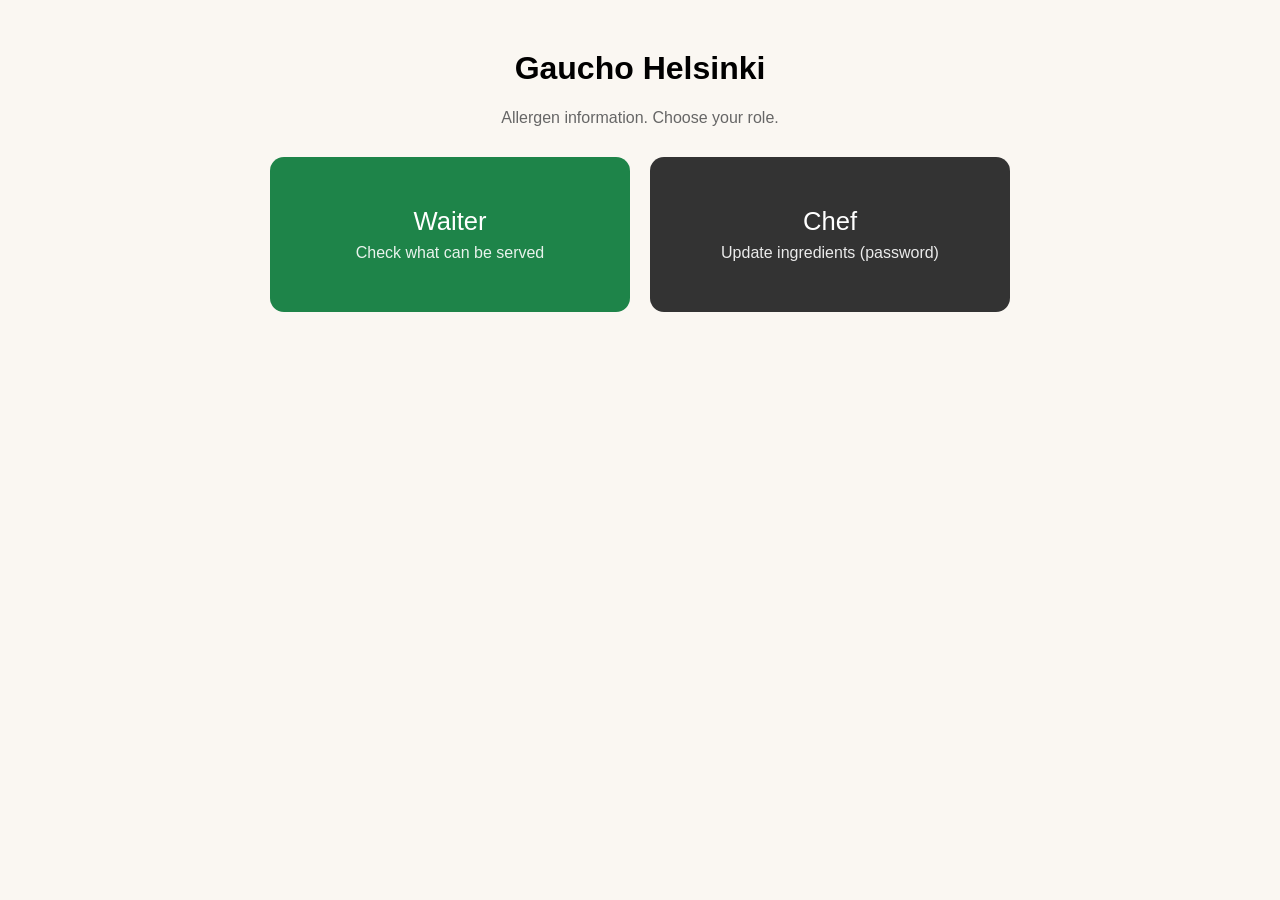
==== static/index.html @ dbd0ed8e "first version" ====
<!DOCTYPE html>
<html lang="en">
<head>
<meta charset="utf-8">
<meta name="viewport" content="width=device-width, initial-scale=1">
<title>Gaucho Allergens</title>
<style>
  body { font-family: sans-serif; background: #faf7f2; margin: 0; padding: 20px;
         display: flex; flex-direction: column; align-items: center; }
  h1 { margin: 30px 0 6px; }
  p.sub { color: #666; margin-bottom: 30px; }
  .roles { display: flex; gap: 20px; flex-wrap: wrap; justify-content: center; width: 100%; }
  a.role { flex: 1 1 240px; max-width: 320px; text-align: center; text-decoration: none;
           color: #fff; padding: 50px 20px; border-radius: 14px; font-size: 1.6rem; }
  a.role small { display: block; font-size: 1rem; margin-top: 8px; opacity: .9; }
  .waiter { background: #1e8449; }
  .chef   { background: #333; }
</style>
</head>
<body>
  <h1>Gaucho Helsinki</h1>
  <p class="sub">Allergen information. Choose your role.</p>
  <div class="roles">
    <a class="role waiter" href="/waiter">Waiter<small>Check what can be served</small></a>
    <a class="role chef" href="/admin">Chef<small>Update ingredients (password)</small></a>
  </div>
</body>
</html>
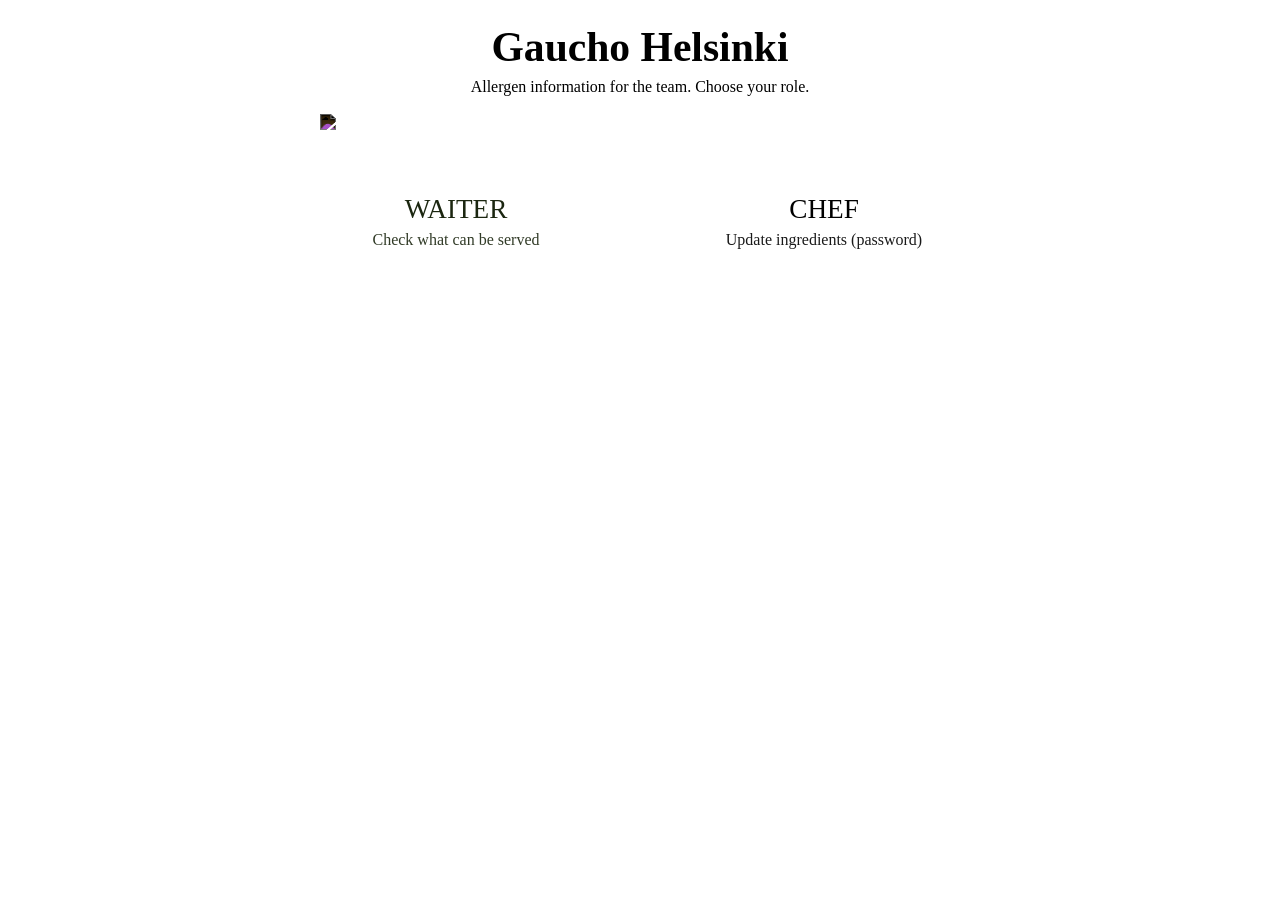
==== commit cba2f347: "new colors and home page image" ====
--- a/static/index.html
+++ b/static/index.html
@@ -4,25 +4,30 @@
 <meta charset="utf-8">
 <meta name="viewport" content="width=device-width, initial-scale=1">
 <title>Gaucho Allergens</title>
+<link rel="stylesheet" href="/style.css">
 <style>
-  body { font-family: sans-serif; background: #faf7f2; margin: 0; padding: 20px;
-         display: flex; flex-direction: column; align-items: center; }
-  h1 { margin: 30px 0 6px; }
-  p.sub { color: #666; margin-bottom: 30px; }
-  .roles { display: flex; gap: 20px; flex-wrap: wrap; justify-content: center; width: 100%; }
-  a.role { flex: 1 1 240px; max-width: 320px; text-align: center; text-decoration: none;
-           color: #fff; padding: 50px 20px; border-radius: 14px; font-size: 1.6rem; }
-  a.role small { display: block; font-size: 1rem; margin-top: 8px; opacity: .9; }
-  .waiter { background: #1e8449; }
-  .chef   { background: #333; }
+  .hero { text-align: center; max-width: 900px; margin: 0 auto; }
+  .hero h1 { font-size: clamp(1.6rem, 5vw, 2.6rem); line-height: 1.15; margin: 24px 0 6px; }
+  .hero p  { color: var(--muted); margin: 0 0 18px; }
+  .cuts { width: 100%; max-width: 640px; height: auto; display: block; margin: 0 auto 24px;
+          filter: invert(1); mix-blend-mode: screen; }
+  .roles { display: flex; gap: 16px; flex-wrap: wrap; justify-content: center; }
+  a.role { flex: 1 1 240px; max-width: 320px; text-decoration: none; padding: 38px 16px;
+           border-radius: 14px; font-size: 1.7rem; text-transform: uppercase; }
+  a.role small { display: block; font-size: 1rem; margin-top: 6px; text-transform: none; opacity: .9; }
+  .waiter { background: var(--cream); color: #1b2610; }
+  .chef   { background: var(--deep); color: var(--cream); border: 2px solid var(--cream); }
 </style>
 </head>
 <body>
-  <h1>Gaucho Helsinki</h1>
-  <p class="sub">Allergen information. Choose your role.</p>
-  <div class="roles">
-    <a class="role waiter" href="/waiter">Waiter<small>Check what can be served</small></a>
-    <a class="role chef" href="/admin">Chef<small>Update ingredients (password)</small></a>
+  <div class="hero">
+    <h1>Gaucho Helsinki</h1>
+    <p>Allergen information for the team. Choose your role.</p>
+    <img class="cuts" src="/cuts.jpg" alt="Beef cuts diagram">
+    <div class="roles">
+      <a class="role waiter" href="/waiter">Waiter<small>Check what can be served</small></a>
+      <a class="role chef" href="/admin">Chef<small>Update ingredients (password)</small></a>
+    </div>
   </div>
 </body>
 </html>
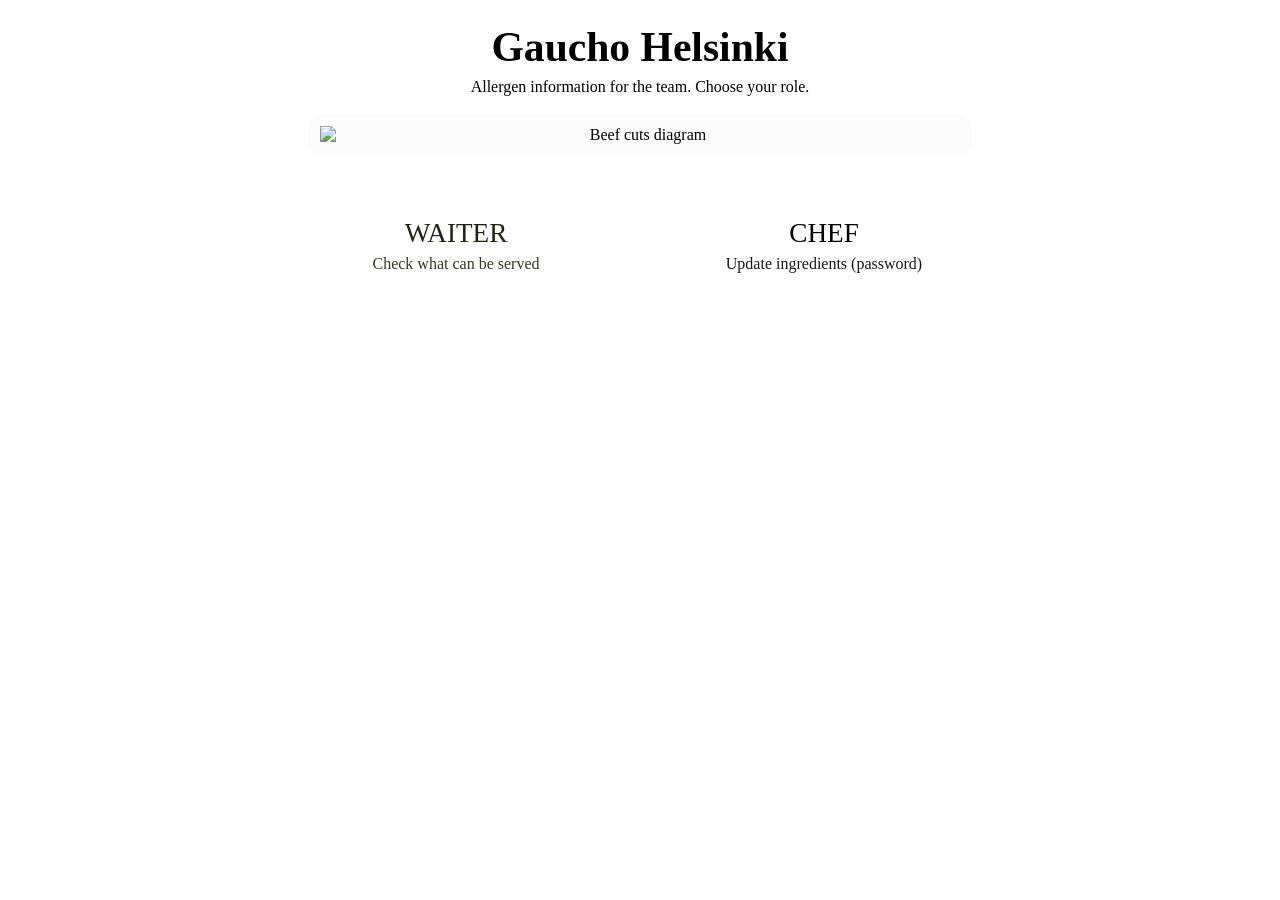
==== commit 80aeda82: "keep original cuts image colors" ====
--- a/static/index.html
+++ b/static/index.html
@@ -9,8 +9,9 @@
   .hero { text-align: center; max-width: 900px; margin: 0 auto; }
   .hero h1 { font-size: clamp(1.6rem, 5vw, 2.6rem); line-height: 1.15; margin: 24px 0 6px; }
   .hero p  { color: var(--muted); margin: 0 0 18px; }
-  .cuts { width: 100%; max-width: 640px; height: auto; display: block; margin: 0 auto 24px;
-          filter: invert(1); mix-blend-mode: screen; }
+  .cuts-card { background: #FCFCFC; border-radius: 16px; padding: 12px;
+             max-width: 640px; margin: 0 auto 24px; }
+  .cuts { width: 100%; height: auto; display: block; }
   .roles { display: flex; gap: 16px; flex-wrap: wrap; justify-content: center; }
   a.role { flex: 1 1 240px; max-width: 320px; text-decoration: none; padding: 38px 16px;
            border-radius: 14px; font-size: 1.7rem; text-transform: uppercase; }
@@ -23,7 +24,9 @@
   <div class="hero">
     <h1>Gaucho Helsinki</h1>
     <p>Allergen information for the team. Choose your role.</p>
+    <div class="cuts-card">
     <img class="cuts" src="/cuts.jpg" alt="Beef cuts diagram">
+    </div>
     <div class="roles">
       <a class="role waiter" href="/waiter">Waiter<small>Check what can be served</small></a>
       <a class="role chef" href="/admin">Chef<small>Update ingredients (password)</small></a>
